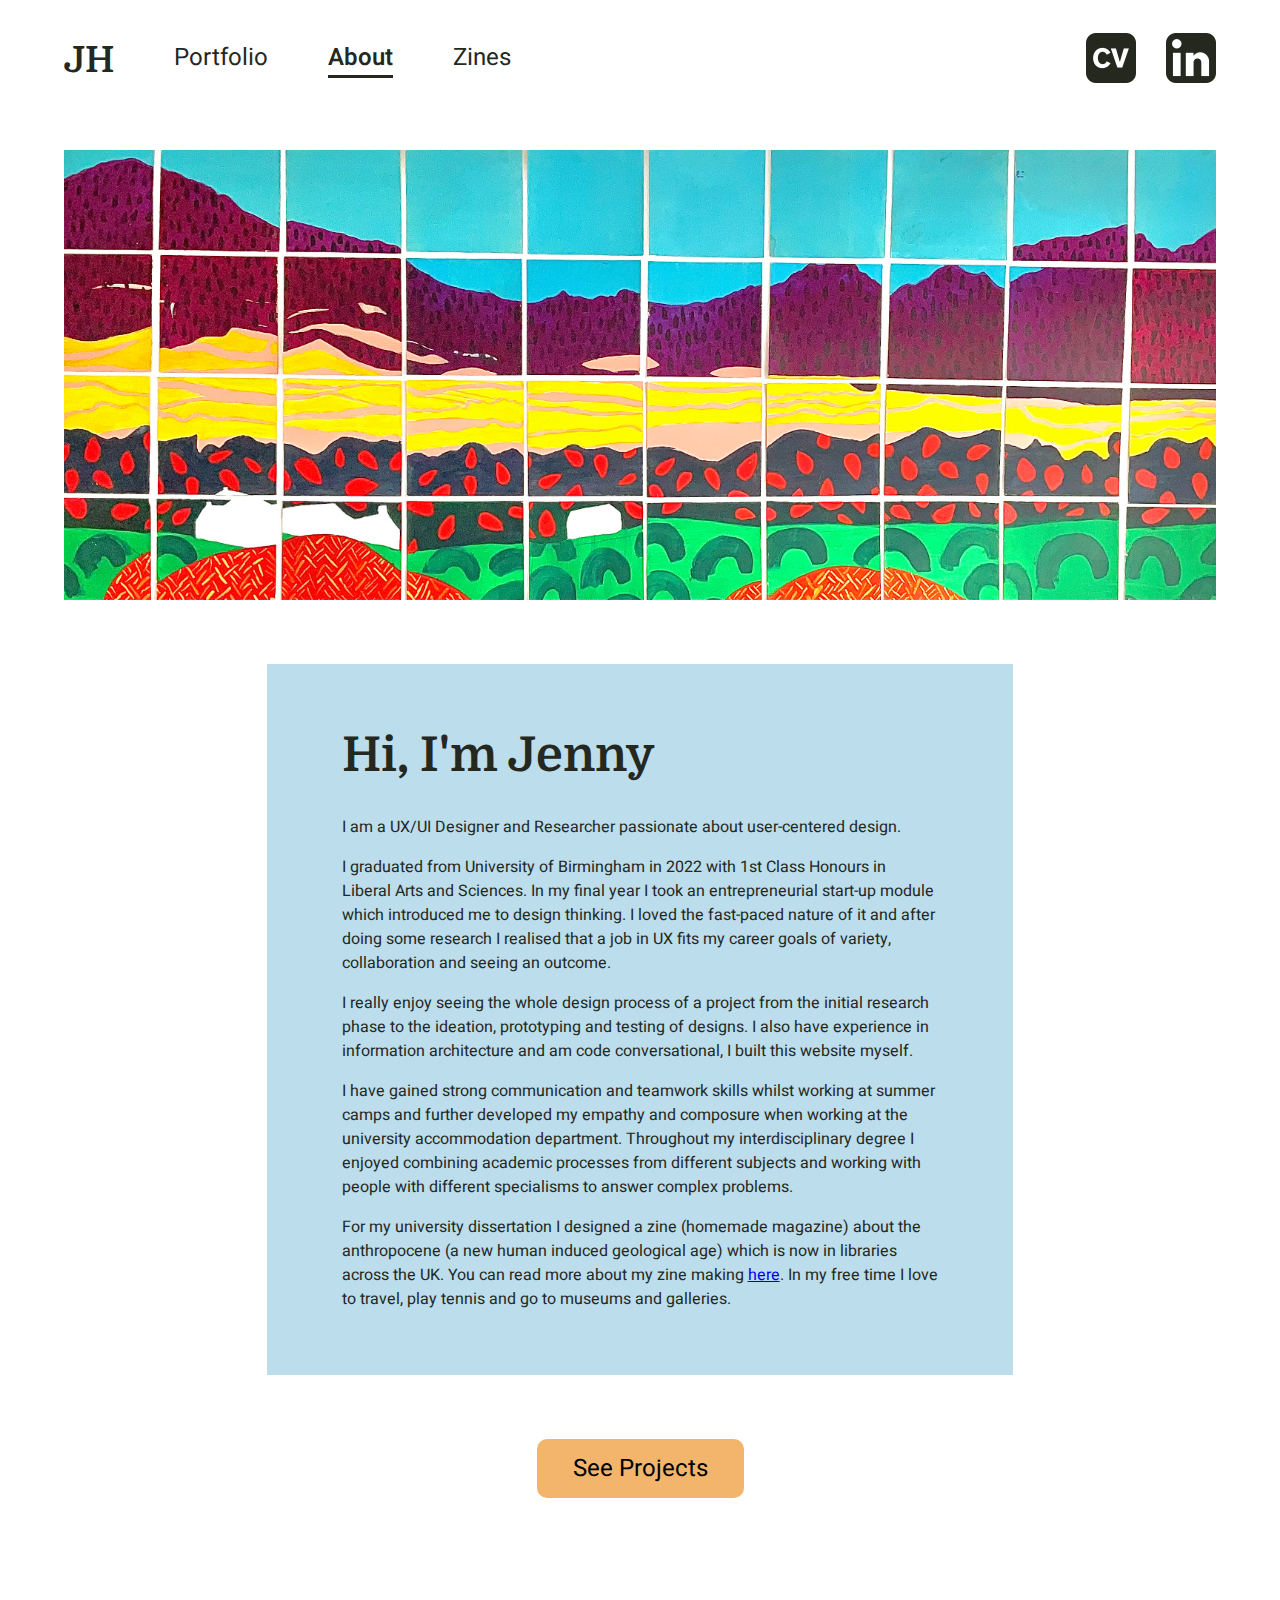
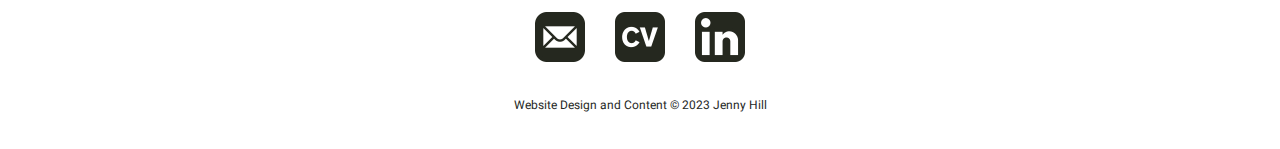
==== about.html @ 75837ed0 "Week 20 Homework" ====
<!DOCTYPE html>
<html lang="en">
<head>
    <meta charset="UTF-8">
    <meta http-equiv="X-UA-Compatible" content="IE=edge">
    <meta name="viewport" content="width=device-width, initial-scale=1.0">
    <title>About Me</title>
    <link rel="stylesheet" href="css/about.css">
    <link rel="preconnect" href="https://fonts.googleapis.com">
    <link rel="preconnect" href="https://fonts.gstatic.com" crossorigin>
    <link href="https://fonts.googleapis.com/css2?family=Heebo:wght@100;200;300;400;500;600;700;800;900&family=Open+Sans:wght@500&display=swap" rel="stylesheet">
    <link rel="preconnect" href="https://fonts.googleapis.com">
    <link rel="preconnect" href="https://fonts.gstatic.com" crossorigin>
    <link href="https://fonts.googleapis.com/css2?family=Domine:wght@400;500;600;700&display=swap" rel="stylesheet">
</head>
<body>
    <nav>
        <div class="header">
            <div class="logo">
                <a href="index.html">JH</a>
            </div>
            <div class="ToggleIcon">
                <img id="menuIcon" src="images/menu.svg" alt="menu button">
                <img id="crossIcon" src="images/cross.svg" alt="cancel button">
            </div>
        </div>
        <div class="navContainer">
            <ul class="primaryNavigationContainer">
               <li><a href="index.html" id="primaryLogo">JH</a></li>
                <li ><a href="index.html">Portfolio</a></li>
                <li><a href="about.html" id="activePage">About</a></li>
                <li><a href="zines.html">Zines</a></li>
            </ul>
            <ul class="navigationIconsContainer">
                <li><a href="pdf/CV hwk 16 copy.pdf" target="_blank">
                    <img class="icon" id="CVNavIcon" src="images/cv.jpg" alt="cv icon">
                </a></li>
                <li><a href="https://linkedin.com/in/jenny-e-g-hill" target="_blank">
                    <img class="icon" id="LinkedInNavIcon" src="images/linkedin.jpg" alt="LinkedIn icon">
                </a></li> 
            </ul>
        </div>
    </nav>
    <section class="hero">
    </section>
    <section class="AboutMainContent">
        <div class="MainContentContainer">
            <div class="aboutMeText">
            <h1 >Hi, I'm Jenny</h1>
            <p>I am a UX/UI Designer and Researcher passionate about user-centered design.</p>
            <p>I graduated from University of Birmingham in 2022 with 1st Class Honours in Liberal Arts and Sciences. In my final year I took an entrepreneurial start-up module which introduced me to design thinking. I loved the fast-paced nature of it and after doing some research I realised that a job in UX fits my career goals of variety, collaboration and seeing an outcome.</p>
            <p>I really enjoy seeing the whole design process of a project from the initial research phase to the ideation, prototyping and testing of designs. I also have experience in information architecture and am code conversational, I built this website myself. </p>
            <p>I have gained strong communication and teamwork skills whilst working at summer camps and further developed my empathy and composure when working at the university accommodation department. Throughout my interdisciplinary degree I enjoyed combining academic processes from different subjects and working with people with different specialisms to answer complex problems.</p>
            <p>For my university dissertation I designed a zine (homemade magazine) about the anthropocene (a new human induced geological age) which is now in libraries across the UK. You can read more about my zine making <a href="zines.html">here</a>. In my free time I love to travel, play tennis and go to museums and galleries.</p>
            </div> 
        </div>
        <div class="aboutPageButtonContainer">
            <a href="index.html#projectSection">
                <button>See Projects</button>
            </a>
        </div>    
    </section>
    <footer>
        <div class="footerIconsContainer">
            <a href="mailto:j.hill99@hotmail.co.uk">
                <img class="icon" src="images/email.jpg" alt="email icon">
            </a>
            <a href="pdf/CV hwk 16 copy.pdf" target="_blank">
                <img class="icon" src="images/cv.jpg" alt="cv icon">
            </a> 
            <a href="https://linkedin.com/in/jenny-e-g-hill" target="_blank">
                <img class="icon" src="images/linkedin.jpg" alt="LinkedIn icon">
            </a>
        </div>
        <div class="copyrightTextContainer">
            <p>
                Website Design and Content &copy 2023 Jenny Hill
            </p>
        </div>
    </footer>
    <script src="https://code.jquery.com/jquery-3.6.4.min.js" integrity="sha256-oP6HI9z1XaZNBrJURtCoUT5SUnxFr8s3BzRl+cbzUq8=" crossorigin="anonymous"></script>
    <script src="nav.js"></script>
</body>
</html>
---- css/about.css ----
body {
    margin: 0;
    box-sizing: border-box;
}

nav {
    width: 100%; 
}

.header {
    width: 90%;
    margin: 0 auto;
    display: flex;
    align-items: center;
    justify-content: space-between;
    padding: 2.1875em 0 1.25em 0;
    display: none;
    
}

.header a {
    text-decoration: none;
    color: #25281F;
}

.logo, #primaryLogo {
    color: #25281F;
    font-family: 'Domine', 'Georgia', 'serif';
    font-size: 2.25rem;
    font-weight: 700;
}

.ToggleIcon img {
    width: 35px;
    height: 35px;
}

.navContainer {
    width: 90%;
    display: flex;
    align-items: center;
    margin: 0 auto;
}

.navigationIconsContainer {
    width: 100%;
    display: flex;
    gap: 1.875em;
    justify-content: right;
   
    margin-top: 2.0625em;
    margin-bottom: 2.0625em;
    list-style-type: none;
}

.icon {
    width: 50px;
    height: 50px;
}

.primaryNavigationContainer {
    width: 100%;
    display: flex;
    gap: 3.75em;
    justify-content: left;
    
    margin-top: 2.1875em;
    margin-bottom: 2.1875em;
    list-style-type: none;
    padding: 0;
}

.primaryNavigationContainer a {
    text-decoration: none;
    font-size: 1.5rem;
    font-family: 'Heebo', 'Arial', 'Sans Serif';
    font-weight: 400;
    color: #25281F;
    transition: 0.2s;
    
}

#activePage {
    font-weight: 600;
    border-bottom: 3px solid #25281F;
    cursor: not-allowed;
}



.primaryNavigationContainer a:hover {
    font-weight:500;
    cursor: pointer;
}

.hero {
    width: 90%;
    margin: 0 auto;
    background-image: url(../images/AboutBackground.JPG);
    background-color: #F3B56C;
    background-position: center;
    background-repeat: no-repeat;
    background-size: cover;
    height: 450px;
    margin-top: 1.875em;
}

.AboutMainContent {
    width: 100%;
    display: flex;
    flex-direction: column;
    gap: 4em;
    padding: 4em 0 4em 0;
}

.MainContentContainer {
    width: 90%;
    margin: 0 auto;
    background-color: #BBDDEC;
    max-width: 746px;
    padding: 4em 0 4em 0;
}

.aboutMeText {
    width: 80%;
    margin: 0 auto;
}

.aboutMeText h1 {
    margin-top: 0px;
    color:#25281F;
    font-family: 'Domine', 'Georgia', 'serif';
    font-size: 3rem;
    font-weight: 700;

}

.aboutMeText p {
    margin-bottom: 0px;
    color:#25281F;
    font-size: 1rem;
    font-family: 'Heebo', 'Arial', 'Sans Serif';
    font-weight: 400;
}

.aboutPageButtonContainer {
    margin: 0 auto;
}

.aboutPageButtonContainer a {
    text-decoration: none;
    color: #25281F;
}

.aboutPageButtonContainer button {
    font-family: 'Heebo', 'Arial', 'Sans Serif';
    font-size: 1.5rem;
    background-color: #F3B56C;
    border: 0;
    border-radius: 10px;
    padding: 0.5em 1.5em;
    transition: 02.s;
}

.aboutPageButtonContainer button:hover {
    font-weight: 500;
    cursor: pointer;
}

footer {
    width: 100%;
    display: flex;
    flex-direction: column;
    justify-content: center;
    gap: 1.875em;
    padding: 3.125em 0 2.1875em 0;
}

.footerIconsContainer {
    display: flex;
    gap: 1.875em;
    width: 100%;
    justify-content: center;
    text-decoration: none;
}



.copyrightTextContainer {
    display: flex;
    justify-content: center;
    font-family: 'Heebo', 'Arial', 'Sans Serif';
    font-size: 0.75rem;
    color: #25281F;
}

.copyrightTextContainer p {
    margin: 0;
}

@media only screen and (max-width: 800px) {
    .aboutPageButtonContainer {
        flex-direction: column;
        gap: 2.1875em;
    }
}

@media only screen and (max-width: 800px) {
    .header {
        display: flex;
    }

    .navContainer {
        flex-direction: column;
        align-items: center;
        justify-content: center;
        gap: 1.875em;
        display: none;
    }

    #primaryLogo {
        display: none;
    }

    .navigationIconsContainer {
        justify-content: center;
        padding: 0;
        margin-top: 1.875em;
        margin-bottom: 0;
    }

    .primaryNavigationContainer {
        flex-direction: column;
        gap: 1.875em;
        align-items: center;
        margin: 0;
    }

    #crossIcon {
        display: none;
    }
}
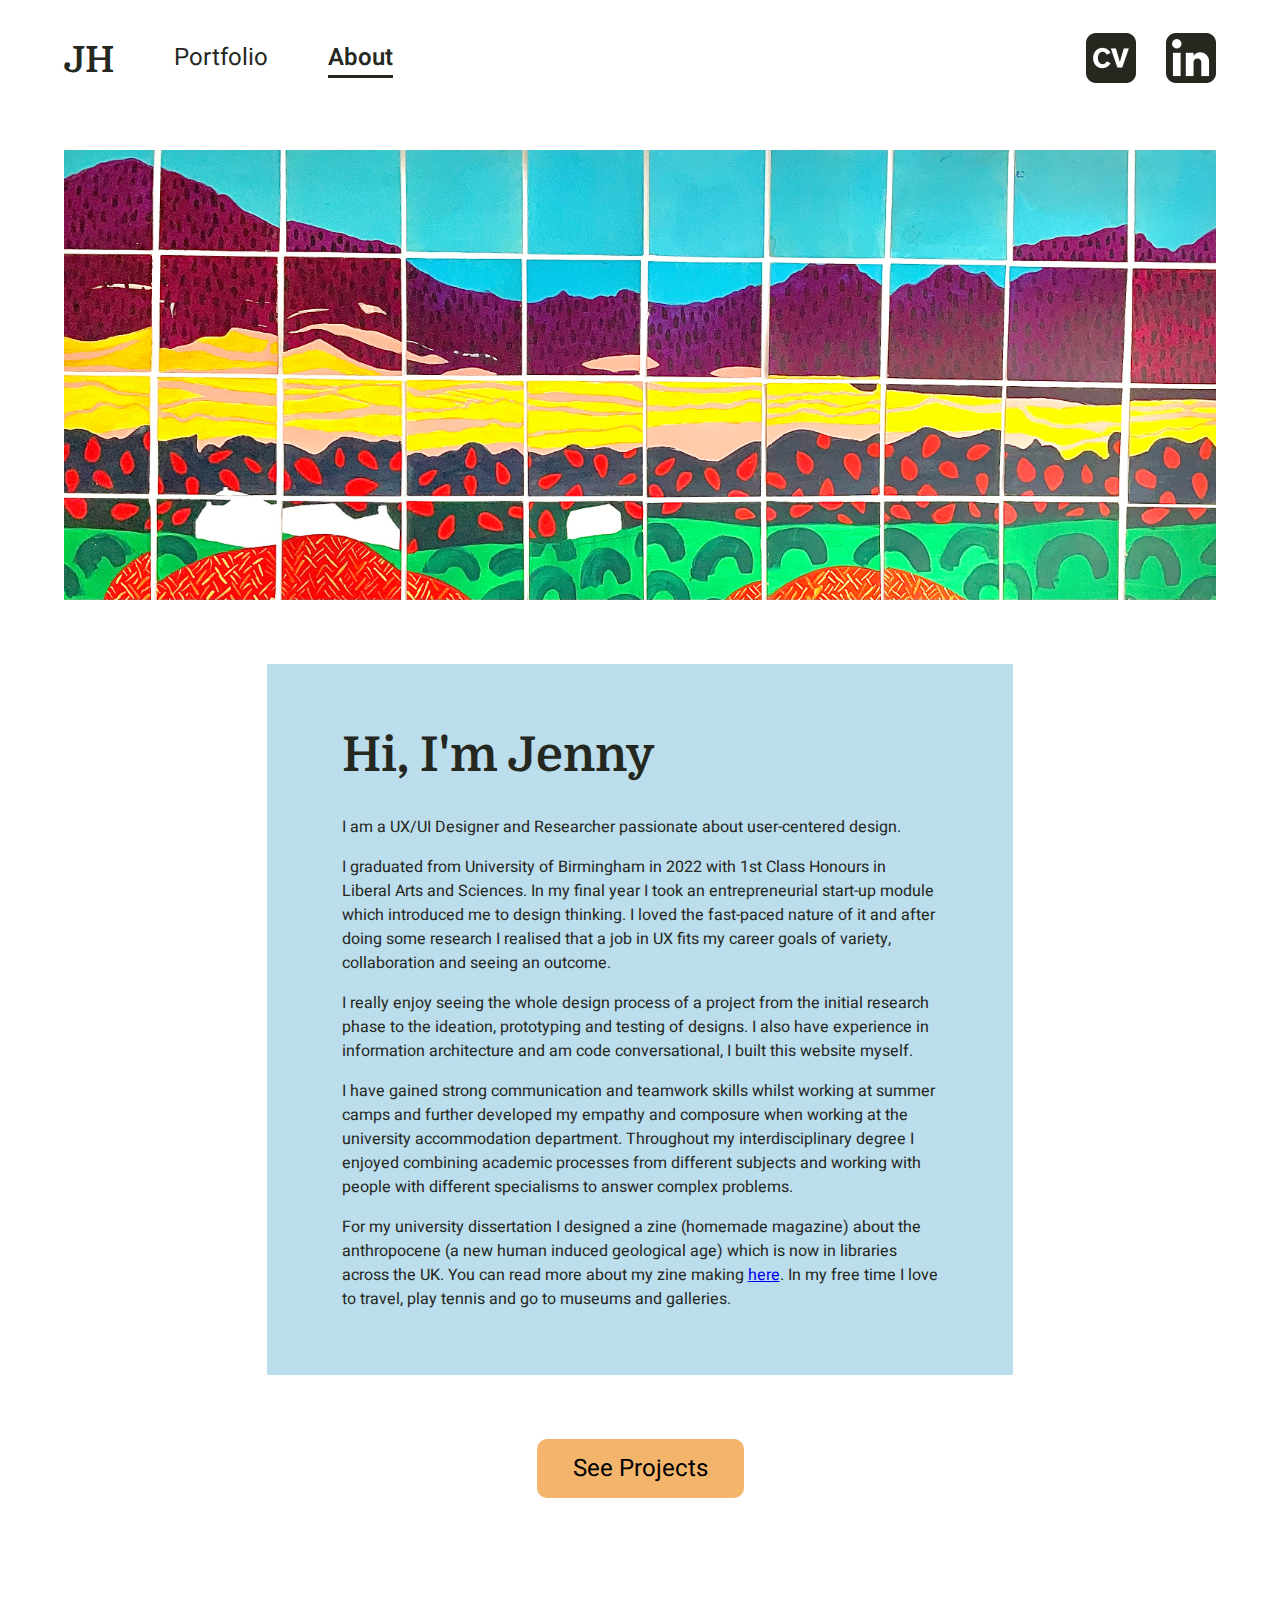
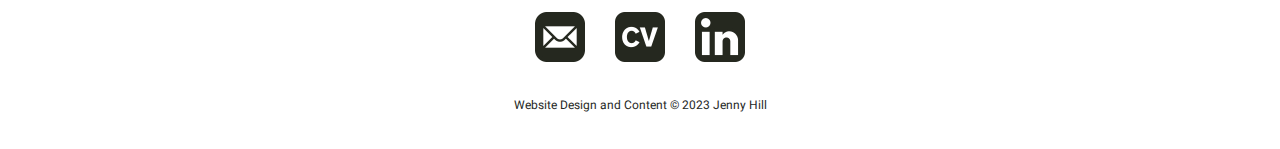
==== commit bc780ff2: "initial redeployed website" ====
--- a/about.html
+++ b/about.html
@@ -29,7 +29,7 @@
                <li><a href="index.html" id="primaryLogo">JH</a></li>
                 <li ><a href="index.html">Portfolio</a></li>
                 <li><a href="about.html" id="activePage">About</a></li>
-                <li><a href="zines.html">Zines</a></li>
+                <!-- Make public when have stuff to say on zines page!<li><a href="zines.html">Zines</a></li>-->
             </ul>
             <ul class="navigationIconsContainer">
                 <li><a href="pdf/CV hwk 16 copy.pdf" target="_blank">
@@ -51,7 +51,7 @@
             <p>I graduated from University of Birmingham in 2022 with 1st Class Honours in Liberal Arts and Sciences. In my final year I took an entrepreneurial start-up module which introduced me to design thinking. I loved the fast-paced nature of it and after doing some research I realised that a job in UX fits my career goals of variety, collaboration and seeing an outcome.</p>
             <p>I really enjoy seeing the whole design process of a project from the initial research phase to the ideation, prototyping and testing of designs. I also have experience in information architecture and am code conversational, I built this website myself. </p>
             <p>I have gained strong communication and teamwork skills whilst working at summer camps and further developed my empathy and composure when working at the university accommodation department. Throughout my interdisciplinary degree I enjoyed combining academic processes from different subjects and working with people with different specialisms to answer complex problems.</p>
-            <p>For my university dissertation I designed a zine (homemade magazine) about the anthropocene (a new human induced geological age) which is now in libraries across the UK. You can read more about my zine making <a href="zines.html">here</a>. In my free time I love to travel, play tennis and go to museums and galleries.</p>
+            <p>For my university dissertation I designed a zine (homemade magazine) about the anthropocene (a new human induced geological age) which is now in libraries across the UK. You can read more about my zine making <a href="https://linktr.ee/jennymakeszines">here</a>. In my free time I love to travel, play tennis and go to museums and galleries.</p>
             </div> 
         </div>
         <div class="aboutPageButtonContainer">
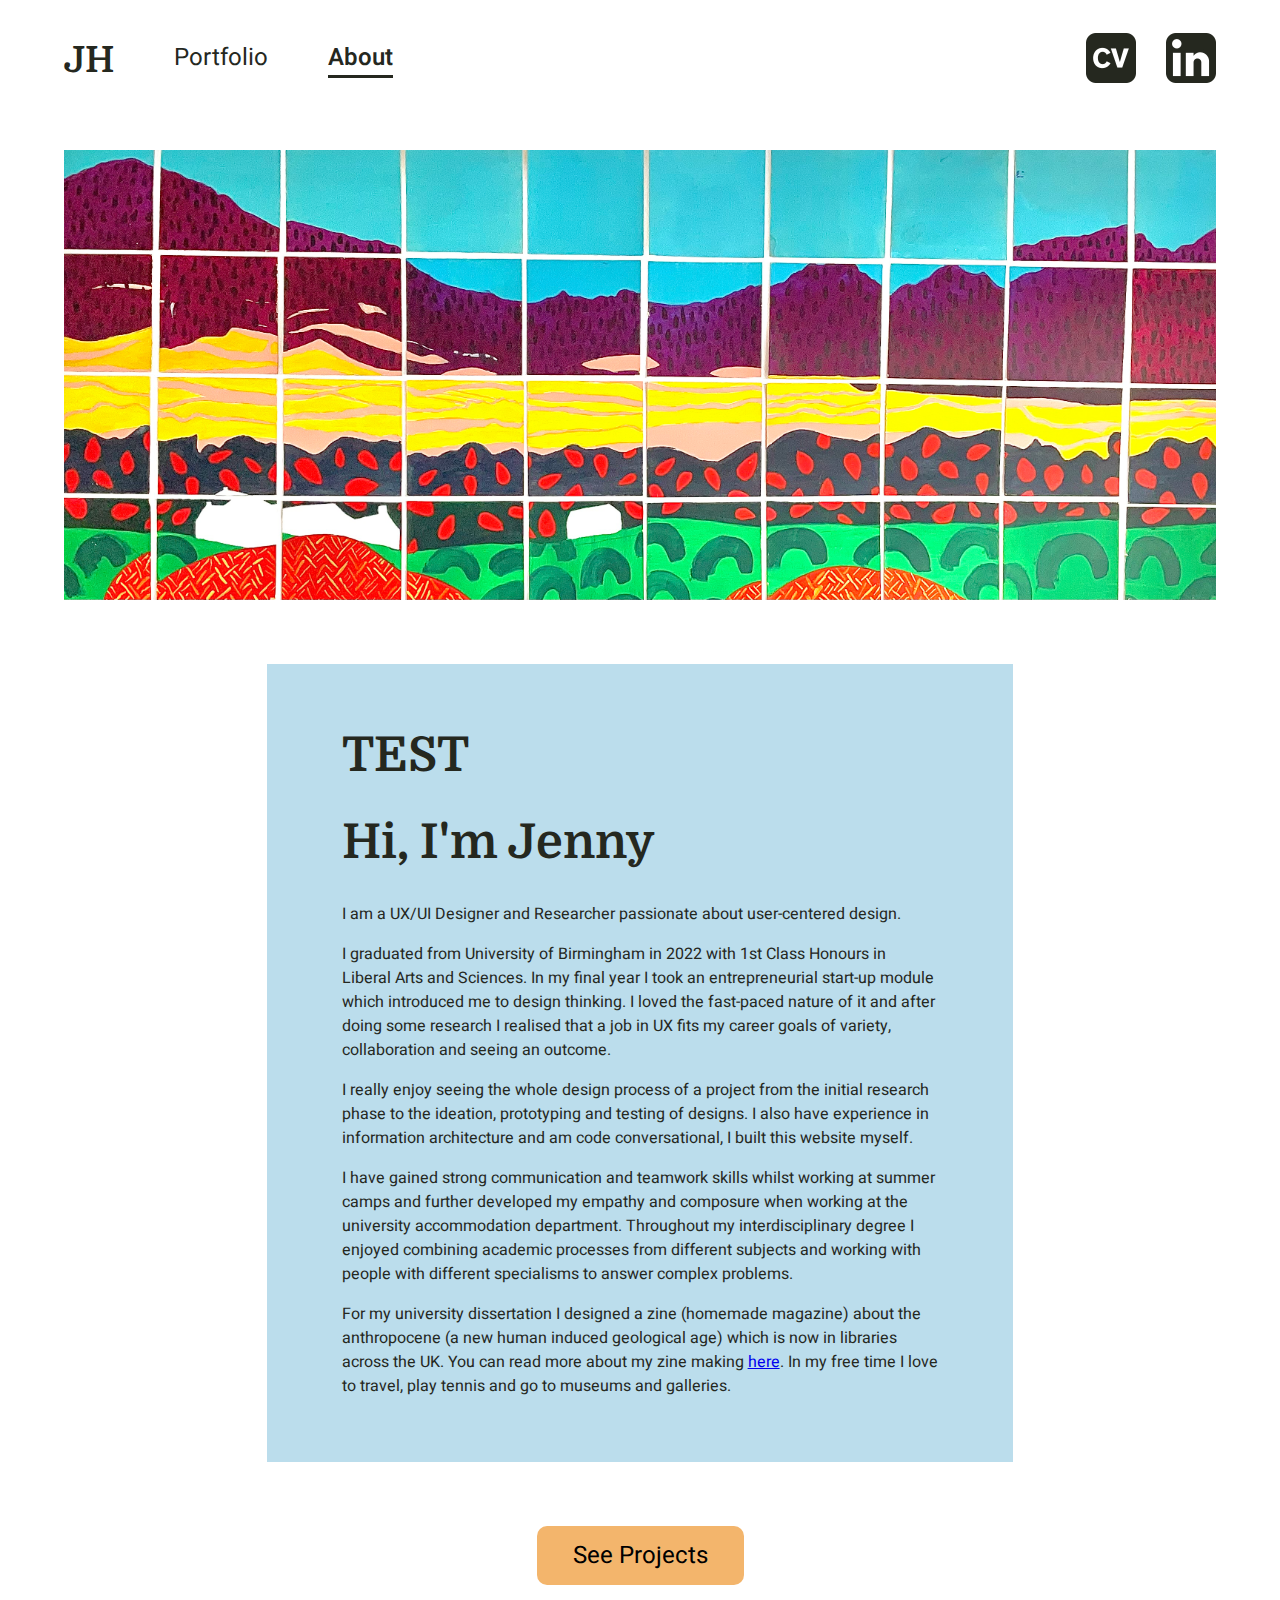
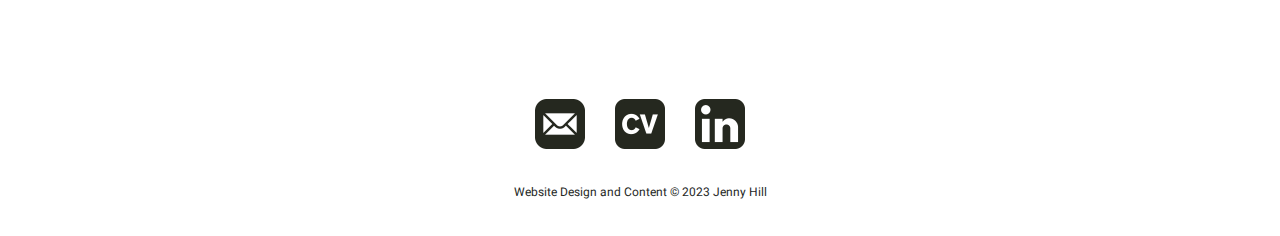
==== commit 63cd04c8: "test text on about page" ====
--- a/about.html
+++ b/about.html
@@ -46,6 +46,7 @@
     <section class="AboutMainContent">
         <div class="MainContentContainer">
             <div class="aboutMeText">
+                <h1>TEST</h1>
             <h1 >Hi, I'm Jenny</h1>
             <p>I am a UX/UI Designer and Researcher passionate about user-centered design.</p>
             <p>I graduated from University of Birmingham in 2022 with 1st Class Honours in Liberal Arts and Sciences. In my final year I took an entrepreneurial start-up module which introduced me to design thinking. I loved the fast-paced nature of it and after doing some research I realised that a job in UX fits my career goals of variety, collaboration and seeing an outcome.</p>
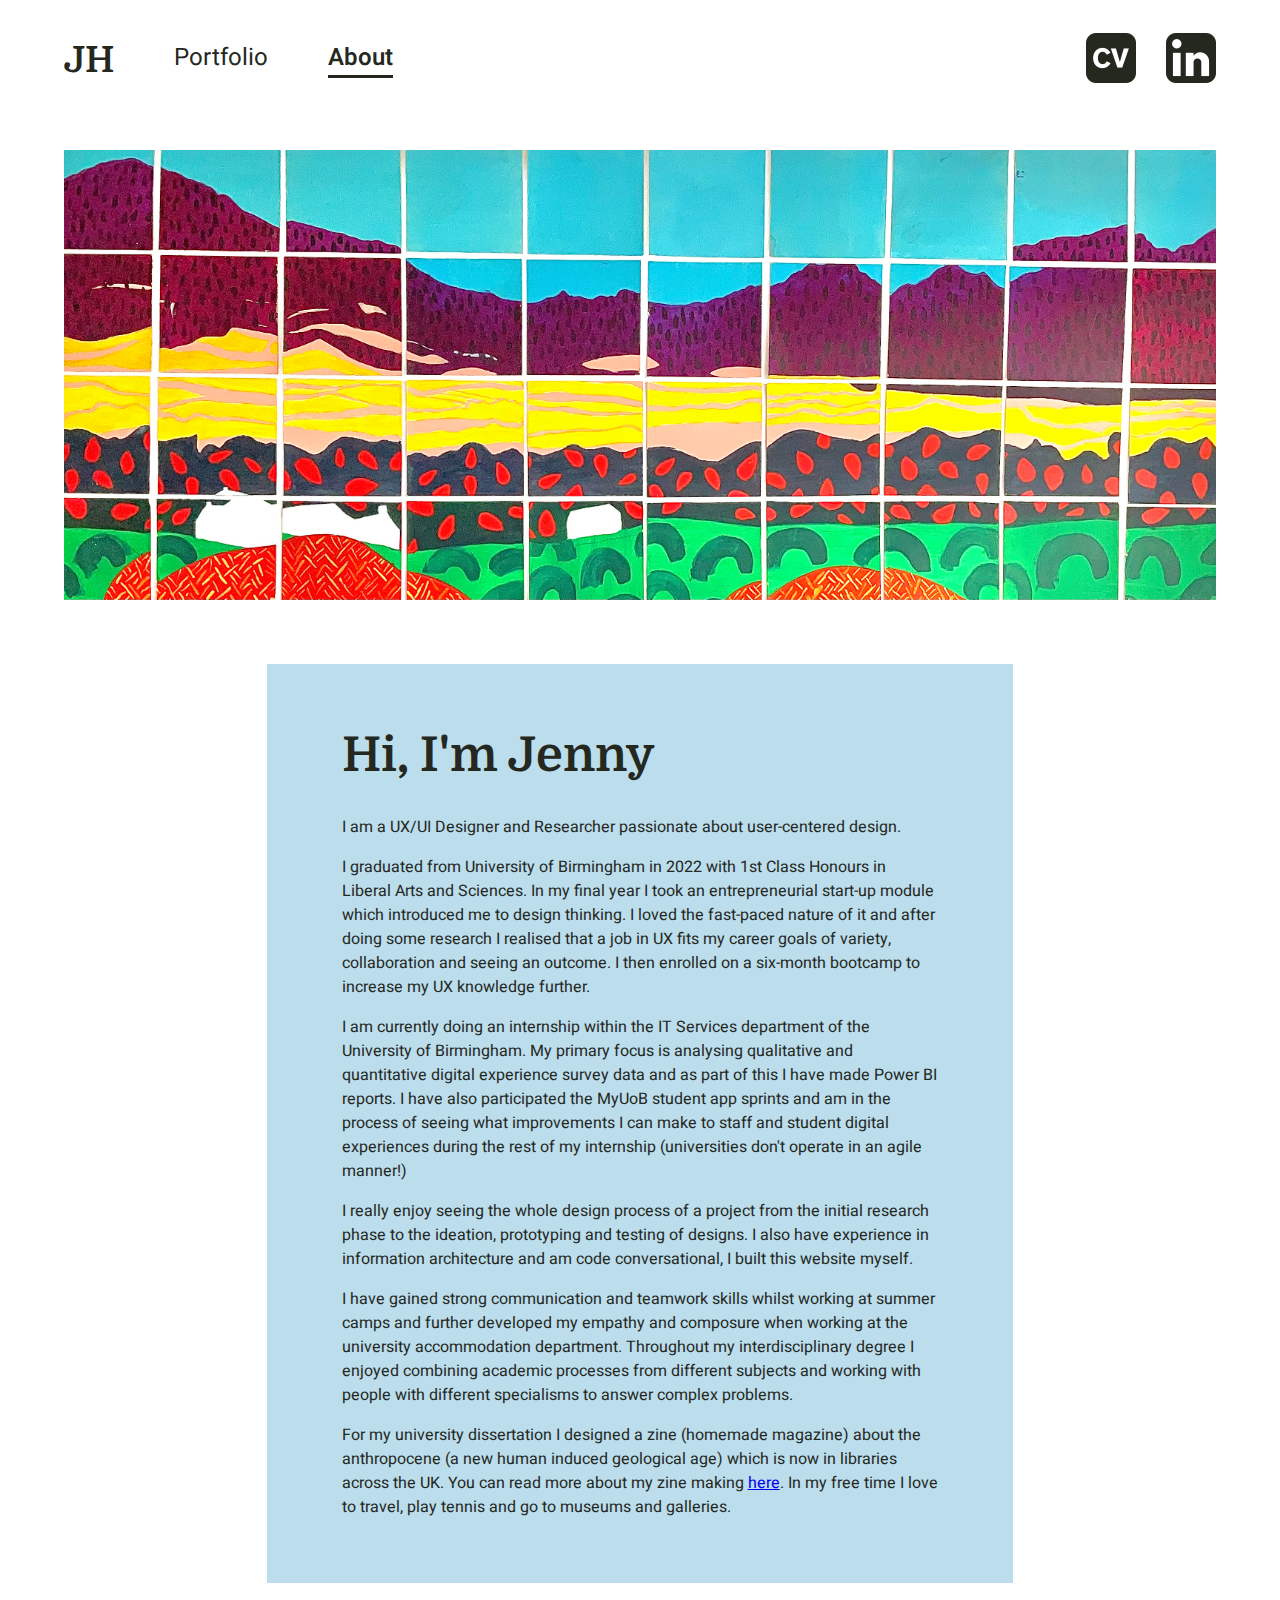
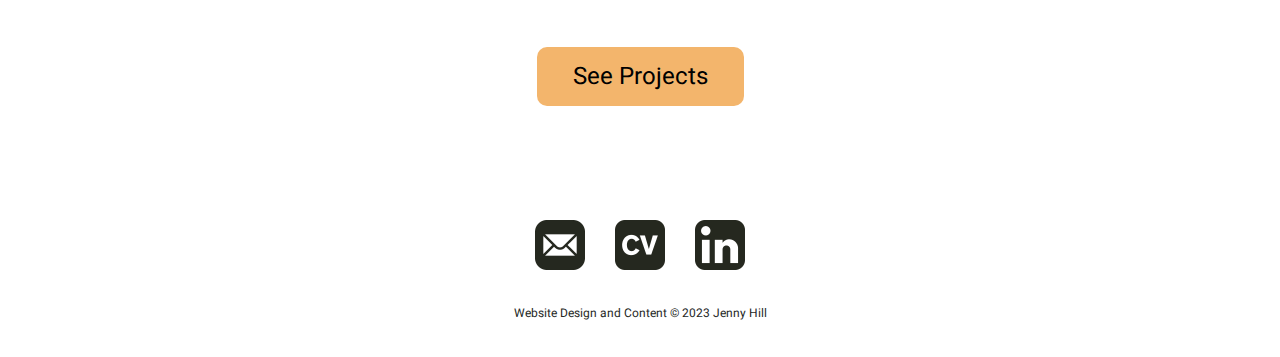
==== commit 288fe4a6: "Updated about me text to include internship" ====
--- a/about.html
+++ b/about.html
@@ -32,7 +32,7 @@
                 <!-- Make public when have stuff to say on zines page!<li><a href="zines.html">Zines</a></li>-->
             </ul>
             <ul class="navigationIconsContainer">
-                <li><a href="pdf/CV hwk 16 copy.pdf" target="_blank">
+                <li><a href="pdf/Jenny Hill Portfolio CV.pdf" target="_blank">
                     <img class="icon" id="CVNavIcon" src="images/cv.jpg" alt="cv icon">
                 </a></li>
                 <li><a href="https://linkedin.com/in/jenny-e-g-hill" target="_blank">
@@ -46,13 +46,13 @@
     <section class="AboutMainContent">
         <div class="MainContentContainer">
             <div class="aboutMeText">
-                <h1>TEST</h1>
             <h1 >Hi, I'm Jenny</h1>
             <p>I am a UX/UI Designer and Researcher passionate about user-centered design.</p>
-            <p>I graduated from University of Birmingham in 2022 with 1st Class Honours in Liberal Arts and Sciences. In my final year I took an entrepreneurial start-up module which introduced me to design thinking. I loved the fast-paced nature of it and after doing some research I realised that a job in UX fits my career goals of variety, collaboration and seeing an outcome.</p>
+            <p>I graduated from University of Birmingham in 2022 with 1st Class Honours in Liberal Arts and Sciences. In my final year I took an entrepreneurial start-up module which introduced me to design thinking. I loved the fast-paced nature of it and after doing some research I realised that a job in UX fits my career goals of variety, collaboration and seeing an outcome. I then enrolled on a six-month bootcamp to increase my UX knowledge further.</p>
+            <p>I am currently doing an internship within the IT Services department of the University of Birmingham. My primary focus is analysing qualitative and quantitative digital experience survey data and as part of this I have made Power BI reports. I have also participated the MyUoB student app sprints and am in the process of seeing what improvements I can make to staff and student digital experiences during the rest of my internship (universities don't operate in an agile manner!)</p>
             <p>I really enjoy seeing the whole design process of a project from the initial research phase to the ideation, prototyping and testing of designs. I also have experience in information architecture and am code conversational, I built this website myself. </p>
             <p>I have gained strong communication and teamwork skills whilst working at summer camps and further developed my empathy and composure when working at the university accommodation department. Throughout my interdisciplinary degree I enjoyed combining academic processes from different subjects and working with people with different specialisms to answer complex problems.</p>
-            <p>For my university dissertation I designed a zine (homemade magazine) about the anthropocene (a new human induced geological age) which is now in libraries across the UK. You can read more about my zine making <a href="https://linktr.ee/jennymakeszines">here</a>. In my free time I love to travel, play tennis and go to museums and galleries.</p>
+            <p>For my university dissertation I designed a zine (homemade magazine) about the anthropocene (a new human induced geological age) which is now in libraries across the UK. You can read more about my zine making <a href="https://linktr.ee/jennymakeszines" target="_blank">here</a>. In my free time I love to travel, play tennis and go to museums and galleries.</p>
             </div> 
         </div>
         <div class="aboutPageButtonContainer">
@@ -66,7 +66,7 @@
             <a href="mailto:j.hill99@hotmail.co.uk">
                 <img class="icon" src="images/email.jpg" alt="email icon">
             </a>
-            <a href="pdf/CV hwk 16 copy.pdf" target="_blank">
+            <a href="pdf/Jenny Hill Portfolio CV.pdf" target="_blank">
                 <img class="icon" src="images/cv.jpg" alt="cv icon">
             </a> 
             <a href="https://linkedin.com/in/jenny-e-g-hill" target="_blank">
